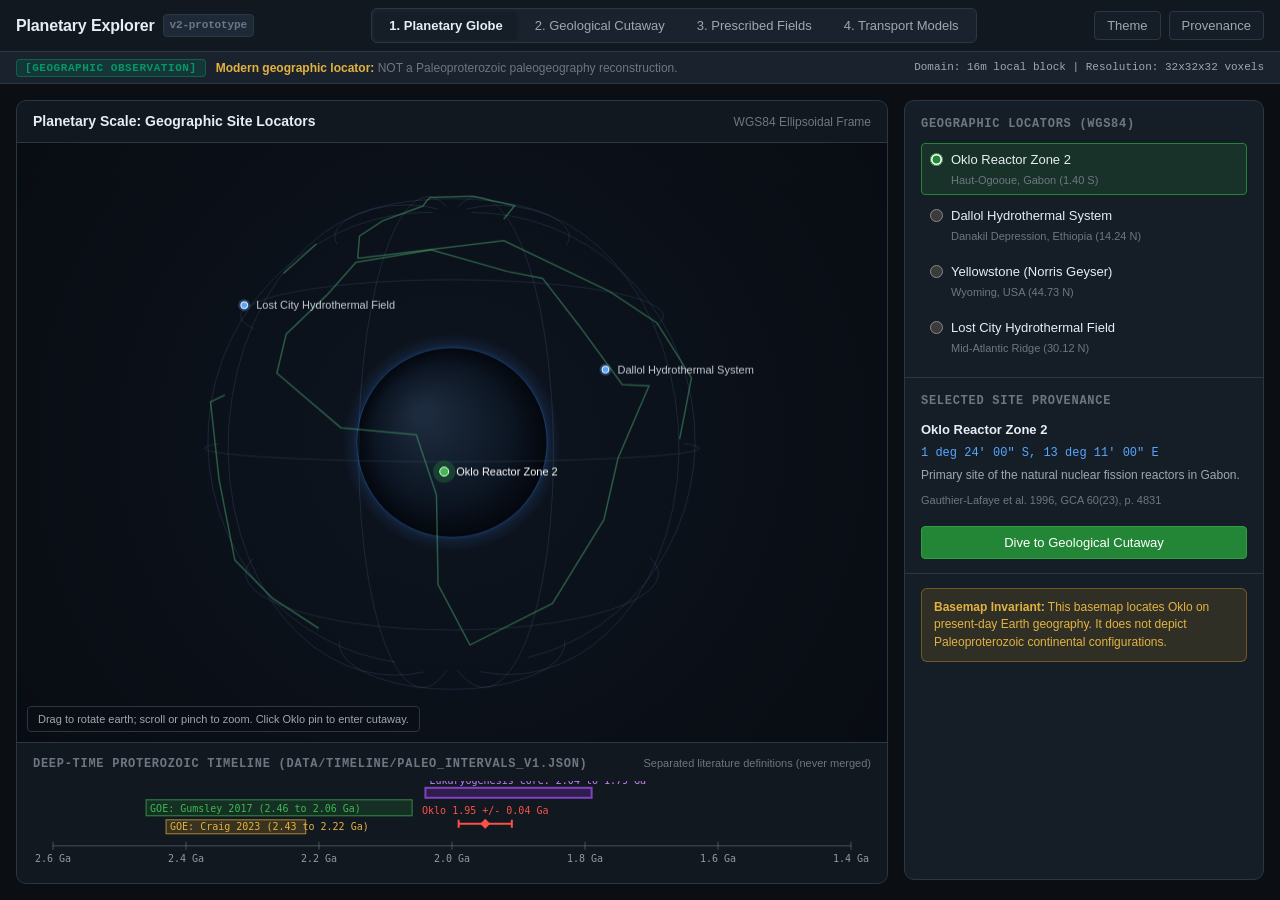
==== viewer/planetary_explorer.html @ b2ed8d85 "feat(explorer): implement Milestone B2 interactive globe-to-cutaway vertical slice" ====
<!DOCTYPE html>
<html lang="en" data-theme="dark">
<head>
  <meta charset="utf-8">
  <meta name="viewport" content="width=device-width, initial-scale=1.0, maximum-scale=1.0, user-scalable=no">
  <title>Planetary Explorer v2 - Multi-Scale Scenario Explorer</title>
  <link rel="stylesheet" href="css/explorer_theme.css">
  <link rel="stylesheet" href="css/explorer_layout.css">
</head>
<body>

  <!-- Header & Stage Navigation -->
  <header class="explorer-header">
    <div class="brand-section">
      <h1 class="brand-title">Planetary Explorer <span class="brand-badge">v2-prototype</span></h1>
    </div>

    <nav class="stage-nav" aria-label="Exploration Stages">
      <button type="button" class="stage-btn active" data-stage="1" id="navStage1">1. Planetary Globe</button>
      <button type="button" class="stage-btn" data-stage="2" id="navStage2">2. Geological Cutaway</button>
      <button type="button" class="stage-btn" data-stage="3" id="navStage3">3. Prescribed Fields</button>
      <button type="button" class="stage-btn" data-stage="4" id="navStage4">4. Transport Models</button>
    </nav>

    <div class="header-controls">
      <button type="button" class="btn-icon" id="themeToggleBtn" aria-label="Toggle theme">Theme</button>
      <button type="button" class="btn-icon" id="btnHeaderHelp" aria-label="Inspect epistemic provenance">Provenance</button>
    </div>
  </header>

  <!-- Persistent Epistemic HUD Banner -->
  <div class="epistemic-hud-banner" id="epistemicHud">
    <div class="hud-left">
      <div id="hudBadgeContainer">
        <!-- Dynamically populated by updateHUD() -->
      </div>
      <div class="hud-disclaimer" id="hudDisclaimer">
        <strong>Modern geographic locator:</strong> NOT a Paleoproterozoic paleogeography reconstruction.
      </div>
    </div>
    <div class="hud-telemetry" id="hudTelemetry">
      Domain: 16m local block | Resolution: 32x32x32 voxels
    </div>
  </div>

  <!-- Main Workspace Layout -->
  <main class="workspace-container">
    <div class="stage-grid">

      <!-- Left Viewport Column -->
      <section class="viewport-card" aria-label="Interactive Viewport">

        <!-- Stage 1: Globe Viewport -->
        <div id="stage1View" style="display:flex; flex-direction:column; height:100%;">
          <div class="viewport-header">
            <span class="viewport-title">Planetary Scale: Geographic Site Locators</span>
            <span style="font-size:12px; color:var(--fg-muted);">WGS84 Ellipsoidal Frame</span>
          </div>
          <div class="canvas-container">
            <canvas id="globeCanvas" aria-label="Interactive 3D Earth Globe"></canvas>
            <div class="viewport-overlay-hint">Drag to rotate earth; scroll or pinch to zoom. Click Oklo pin to enter cutaway.</div>
          </div>
          <div class="timeline-card">
            <div style="display:flex; justify-content:space-between; align-items:baseline;">
              <span class="section-title">Deep-Time Proterozoic Timeline (data/timeline/paleo_intervals_v1.json)</span>
              <span style="font-size:11px; color:var(--fg-muted);">Separated literature definitions (never merged)</span>
            </div>
            <div class="timeline-canvas-wrap">
              <canvas id="timelineCanvas" aria-label="Deep-Time Paleo Timeline"></canvas>
            </div>
          </div>
        </div>

        <!-- Stage 2: Cutaway Viewport -->
        <div id="stage2View" hidden style="display:flex; flex-direction:column; height:100%;">
          <div class="viewport-header">
            <span class="viewport-title">Geological Cutaway: Compartment Schematic</span>
            <span class="status-tag status-pass">Schematic Geometry</span>
          </div>
          <div class="canvas-container">
            <canvas id="cutawayCanvas" aria-label="3D Geological Cutaway Schematic Block"></canvas>
            <div class="viewport-overlay-hint">Drag to inspect block; scroll or pinch to zoom. k points upward.</div>
          </div>
        </div>

        <!-- Stage 3: Fields Viewport -->
        <div id="stage3View" hidden style="display:flex; flex-direction:column; height:100%;">
          <div class="viewport-header">
            <span class="viewport-title">Revision-0 Prescribed Field Inspection</span>
            <div class="segmented-control" style="width:200px;">
              <button type="button" class="seg-btn active" id="btnView3D">3D Volume</button>
              <button type="button" class="seg-btn" id="btnViewSlices">2D Slices</button>
            </div>
          </div>
          <div id="webglWarning" class="callout-box callout-warn" hidden style="margin:8px 12px 0;">
            3D volumetric rendering requires WebGL2; displaying 2D orthogonal slice fallback.
          </div>
          <div class="canvas-container" id="pane3D">
            <canvas id="glCanvas" aria-label="3D Volume Raymarcher"></canvas>
            <canvas id="boxCanvas" aria-hidden="true" style="pointer-events:none;"></canvas>
            <div class="viewport-overlay-hint">Drag to rotate volume; scroll or pinch to zoom. k axis points upward.</div>
          </div>
          <div id="paneSlices" hidden style="flex:1; display:flex; flex-direction:column;">
            <div class="slices-grid">
              <div class="slice-pane">
                <div class="slice-head">
                  <span class="label">Plan Section (X-Y)</span>
                  <span class="coord" id="sliceKVal">k = 12</span>
                </div>
                <div class="slice-canvas-wrap">
                  <canvas id="planCanvas" width="384" height="384" aria-label="Plan slice canvas"></canvas>
                </div>
                <input type="range" id="sliderSliceK" min="0" max="31" value="12" aria-label="Depth index k">
              </div>
              <div class="slice-pane">
                <div class="slice-head">
                  <span class="label">Vertical Section (X-k)</span>
                  <span class="coord" id="sliceJVal">j = 15</span>
                </div>
                <div class="slice-canvas-wrap">
                  <canvas id="sectionCanvas" width="384" height="384" aria-label="Vertical section canvas"></canvas>
                </div>
                <input type="range" id="sliderSliceJ" min="0" max="31" value="15" aria-label="Lateral index j">
              </div>
            </div>
            <div style="padding:4px 16px 12px; font-family:var(--font-mono); font-size:12px; color:var(--fg-secondary);" id="voxelReadout">
              Hover over a slice to inspect voxel coordinates and value.
            </div>
          </div>
        </div>

        <!-- Stage 4: Transport Viewport -->
        <div id="stage4View" hidden style="display:flex; flex-direction:column; height:100%;">
          <div class="viewport-header">
            <span class="viewport-title">Precomputed Numerical Transport Inspection</span>
            <div class="segmented-control" style="width:260px;">
              <button type="button" class="seg-btn active" id="tabModelDarcy">Model A (Darcy Flow)</button>
              <button type="button" class="seg-btn" id="tabModelUranium">Model B (Uranium 1D)</button>
            </div>
          </div>
          <div id="panelDarcy" style="flex:1; display:flex; flex-direction:column; padding:16px;">
            <div class="chart-wrap" style="flex:1; min-height:300px;">
              <canvas id="darcyChartCanvas" width="1000" height="320" aria-label="Darcy Conduit Flux Share Chart"></canvas>
            </div>
          </div>
          <div id="panelUranium" hidden style="flex:1; display:flex; flex-direction:column; padding:16px;">
            <div class="chart-wrap" style="flex:1; min-height:300px;">
              <canvas id="uraniumChartCanvas" width="1000" height="320" aria-label="Uranium Column Breakthrough Chart"></canvas>
            </div>
          </div>
        </div>

      </section>

      <!-- Right Controls Column Panel -->
      <aside class="controls-card" aria-label="Instrument Controls Panel">

        <!-- Stage 1 Controls -->
        <div id="stage1Controls">
          <div class="controls-section">
            <span class="section-title">Geographic Locators (WGS84)</span>
            <div class="radio-list" id="siteRadioList">
              <!-- Populated dynamically by app.js -->
            </div>
          </div>
          <div class="controls-section">
            <span class="section-title">Selected Site Provenance</span>
            <div style="display:flex; flex-direction:column; gap:4px; font-size:13px;">
              <strong id="selectedSiteName">Oklo Reactor Zone 2</strong>
              <div style="font-family:var(--font-mono); font-size:12px; color:var(--info);" id="selectedSiteCoords">1 deg 24' 00" S, 13 deg 11' 00" E</div>
              <p style="font-size:12px; color:var(--fg-secondary);" id="selectedSiteDesc">Primary site of the natural nuclear fission reactors in Gabon.</p>
              <div style="font-size:11px; color:var(--fg-muted); margin-top:4px;" id="selectedSiteSource">Gauthier-Lafaye et al. 1996, GCA 60(23), p. 4831</div>
            </div>
            <button type="button" class="btn-primary" id="enterCutawayBtn" style="margin-top:8px;">Dive to Geological Cutaway</button>
          </div>
          <div class="controls-section">
            <div class="callout-box callout-warn">
              <strong>Basemap Invariant:</strong>
              This basemap locates Oklo on present-day Earth geography. It does not depict Paleoproterozoic continental configurations.
            </div>
          </div>
        </div>

        <!-- Stage 2 Controls -->
        <div id="stage2Controls" hidden>
          <div class="controls-section">
            <span class="section-title">Conceptual Compartments</span>
            <div style="display:flex; flex-direction:column; gap:6px;">
              <label class="control-label" style="cursor:pointer;">
                <span><input type="checkbox" id="chkLayer_sandstone" checked> Sandstone Matrix (Zone 0)</span>
                <span class="val" style="color:var(--zone-sandstone);">&#9632;</span>
              </label>
              <label class="control-label" style="cursor:pointer;">
                <span><input type="checkbox" id="chkLayer_core" checked> Reactor Core (Zone 1)</span>
                <span class="val" style="color:var(--zone-core);">&#9632;</span>
              </label>
              <label class="control-label" style="cursor:pointer;">
                <span><input type="checkbox" id="chkLayer_halo" checked> Alteration Halo (Zone 2)</span>
                <span class="val" style="color:var(--zone-halo);">&#9632;</span>
              </label>
              <label class="control-label" style="cursor:pointer;">
                <span><input type="checkbox" id="chkLayer_conduit" checked> Fracture Conduit (Zone 3)</span>
                <span class="val" style="color:var(--zone-conduit);">&#9632;</span>
              </label>
              <label class="control-label" style="cursor:pointer;">
                <span><input type="checkbox" id="chkLayer_chimney" checked> Steam Chimney (Zone 4)</span>
                <span class="val" style="color:var(--zone-chimney);">&#9632;</span>
              </label>
            </div>
          </div>
          <div class="controls-section">
            <div class="callout-box callout-warn">
              <strong>Epistemic Warning:</strong>
              SCHEMATIC compartment geometry; NOT surveyed subsurface geology. Unscaled display with NO unsupported velocities or permeabilities.
            </div>
            <button type="button" class="btn-primary" id="btnAdvanceToStage3">Inspect Revision-0 Fields</button>
            <button type="button" class="btn-icon" id="btnBackToGlobe" style="justify-content:center;">Back to Planetary Globe</button>
          </div>
        </div>

        <!-- Stage 3 Controls -->
        <div id="stage3Controls" hidden>
          <div class="controls-section">
            <span class="section-title">Prescribed Field Selection</span>
            <div class="radio-list">
              <label class="radio-item selected">
                <input type="radio" name="fieldSelect" value="0" checked>
                <div class="radio-content">
                  <span class="radio-title">Temperature</span>
                  <span class="radio-desc">deg C as labelled; coefficients underived</span>
                </div>
              </label>
              <label class="radio-item">
                <input type="radio" name="fieldSelect" value="1">
                <div class="radio-content">
                  <span class="radio-title">Hydration</span>
                  <span class="radio-desc">Pore saturation fraction [0.02, 1.0]</span>
                </div>
              </label>
              <label class="radio-item">
                <input type="radio" name="fieldSelect" value="2">
                <div class="radio-content">
                  <span class="radio-title">H2 Radiolytic Index</span>
                  <span class="radio-desc">G-value proxy index; labelled mmol/L</span>
                </div>
              </label>
              <label class="radio-item">
                <input type="radio" name="fieldSelect" value="3">
                <div class="radio-content">
                  <span class="radio-title">235U/238U Atom Ratio</span>
                  <span class="radio-desc">Natural baseline 0.00725; depleted core</span>
                </div>
              </label>
              <label class="radio-item">
                <input type="radio" name="fieldSelect" value="4">
                <div class="radio-content">
                  <span class="radio-title">Polymer Accumulation Index</span>
                  <span class="radio-desc">Hypothetical oligomer surrogate index</span>
                </div>
              </label>
              <label class="radio-item">
                <input type="radio" name="fieldSelect" value="5">
                <div class="radio-content">
                  <span class="radio-title">Compartment Zones</span>
                  <span class="radio-desc">Categorical zones 0 through 4</span>
                </div>
              </label>
            </div>
          </div>
          <div class="controls-section">
            <span class="section-title">Hydrothermal Pulse Cycle</span>
            <div style="display:flex; justify-content:space-between; align-items:center;">
              <button type="button" class="btn-primary" id="btnCyclePlay" style="padding:4px 12px; font-size:12px;">Play</button>
              <span class="val" id="cycleClockVal" style="font-family:var(--font-mono); font-size:13px;">27 min (9/60)</span>
            </div>
            <input type="range" id="cycleFrameSlider" min="0" max="59" value="9" aria-label="Cycle Frame">
            <span style="font-size:11px; color:var(--fg-secondary);" id="cyclePhaseName">Pulse / Boiling Phase</span>
          </div>
          <div class="controls-section">
            <span class="section-title">Pulse Boundary Parameter b</span>
            <div class="segmented-control">
              <button type="button" class="seg-btn active" id="btnPulse17">b = 0.17 (stored)</button>
              <button type="button" class="seg-btn" id="btnPulse1667">b = 0.1667 (GUI)</button>
            </div>
            <label style="display:flex; align-items:center; gap:6px; font-size:12px; margin-top:4px; cursor:pointer;">
              <input type="checkbox" id="chkNullScenario"> Null Scenario (no pulse, no desiccation)
            </label>
          </div>
          <div class="controls-section">
            <div class="callout-box callout-warn">
              <strong>Field Limitation:</strong>
              <div id="fieldLimitations" style="margin-top:4px;">Not a thermal-hydraulic solution. Prescribed algebraic proxy function; must not be used to state historical temperatures at Oklo.</div>
            </div>
          </div>
        </div>

        <!-- Stage 4 Controls -->
        <div id="stage4Controls" hidden>
          <div class="controls-section" id="controlsDarcy">
            <span class="section-title">Model A: Darcy Groundwater Flow</span>
            <div class="control-group">
              <label class="control-label" for="selectDarcyConfig">Configuration</label>
              <select id="selectDarcyConfig" style="background:var(--bg-tertiary); color:var(--fg-primary); border:1px solid var(--border-color); padding:6px; border-radius:var(--radius-sm); font-size:12px;">
                <option value="0">Base Case (k_sandstone = 1.28e-15 m2)</option>
                <option value="1">Ratio sweep: r = 1</option>
                <option value="2">Ratio sweep: r = 10</option>
                <option value="3">Ratio sweep: r = 100</option>
                <option value="4">Ratio sweep: r = 1000</option>
                <option value="5">Sensitivity: sandstone_core_low</option>
                <option value="6">Sensitivity: sandstone_core_high</option>
                <option value="7">Sensitivity: halo_low</option>
                <option value="8">Sensitivity: halo_high</option>
                <option value="9">Sensitivity: conduit_low</option>
                <option value="10">Sensitivity: conduit_high</option>
              </select>
            </div>
            <div class="control-group" style="margin-top:6px;">
              <span class="control-label">Thermodynamic Water State (30 MPa)</span>
              <div class="segmented-control">
                <button type="button" class="seg-btn active" id="btnDarcyStateA">State A (50 deg C)</button>
                <button type="button" class="seg-btn" id="btnDarcyStateB">State B (300 deg C)</button>
              </div>
              <div style="font-size:11px; color:var(--fg-secondary); margin-top:2px;" id="darcyStateDesc">
                State A: 50 deg C (323.15 K), rho = 1000.7 kg/m3, mu = 5.53e-4 Pa s
              </div>
              <div style="font-family:var(--font-mono); font-size:11px; color:var(--fg-primary);" id="darcyTotalFlux">
                Total Inflow: 1.449e-8 m3/s
              </div>
            </div>
            <div class="callout-box callout-warn" style="margin-top:6px;">
              <strong>Check D3a Result:</strong>
              Recorded as FAIL (q_rel_cg = 2.58e-10 vs 1e-10 tolerance) in A4 verification rerun.
            </div>
          </div>

          <div class="controls-section" id="controlsUranium" hidden>
            <span class="section-title">Model B: Uranium Column Sweeps</span>
            <div style="display:grid; grid-template-columns:1fr 1fr; gap:6px;">
              <div class="control-group">
                <label class="control-label" for="selectUraniumV">Darcy v (m/s)</label>
                <select id="selectUraniumV" style="background:var(--bg-tertiary); color:var(--fg-primary); border:1px solid var(--border-color); padding:4px; border-radius:var(--radius-sm); font-size:11px;">
                  <option value="1e-10">1.0e-10</option>
                  <option value="1e-9">1.0e-9</option>
                  <option value="1e-8">1.0e-8</option>
                </select>
              </div>
              <div class="control-group">
                <label class="control-label" for="selectUraniumD">Deff (m2/s)</label>
                <select id="selectUraniumD" style="background:var(--bg-tertiary); color:var(--fg-primary); border:1px solid var(--border-color); padding:4px; border-radius:var(--radius-sm); font-size:11px;">
                  <option value="1e-11">1.0e-11</option>
                  <option value="1e-10">1.0e-10</option>
                  <option value="1e-9">1.0e-9</option>
                </select>
              </div>
              <div class="control-group">
                <label class="control-label" for="selectUraniumK">k_red (s-1)</label>
                <select id="selectUraniumK" style="background:var(--bg-tertiary); color:var(--fg-primary); border:1px solid var(--border-color); padding:4px; border-radius:var(--radius-sm); font-size:11px;">
                  <option value="0">0.0</option>
                  <option value="1e-11">1.0e-11</option>
                  <option value="1e-10">1.0e-10</option>
                  <option value="1e-9">1.0e-9</option>
                </select>
              </div>
              <div class="control-group">
                <label class="control-label" for="selectUraniumKd">Kd (m3/kg)</label>
                <select id="selectUraniumKd" style="background:var(--bg-tertiary); color:var(--fg-primary); border:1px solid var(--border-color); padding:4px; border-radius:var(--radius-sm); font-size:11px;">
                  <option value="0">0.0 (R=1)</option>
                  <option value="0.063">0.063 (R=947)</option>
                  <option value="6.3">6.3 (R=94606)</option>
                  <option value="630">630 (R=9.46e6)</option>
                </select>
              </div>
            </div>
            <div style="display:flex; justify-content:space-between; font-family:var(--font-mono); font-size:11px; margin-top:6px; color:var(--fg-secondary);">
              <span id="uRetardationVal">R = 1.0</span>
              <span id="uTransitTauVal">tau = 5.07e+02 yr</span>
            </div>
            <div style="font-family:var(--font-mono); font-size:11px; color:var(--accent-text); margin-top:2px;" id="uLedgerClosure">
              Ledger closure: &lt; 1e-10 (4.72e-12)
            </div>
            <div class="callout-box callout-warn" style="margin-top:6px;">
              <strong>Positivity Check N1:</strong>
              Passed across all 144 runs. C_min &gt;= 0, S_min &gt;= 0.
            </div>
          </div>
        </div>

      </aside>

    </div>
  </main>

  <!-- Modular Scripts -->
  <script src="js/spatial_engine.js"></script>
  <script src="js/provenance_hud.js"></script>
  <script src="js/stage1_globe.js"></script>
  <script src="js/stage2_cutaway.js"></script>
  <script src="js/stage3_fields.js"></script>
  <script src="js/stage4_transport.js"></script>
  <script src="js/app.js"></script>

</body>
</html>
---- viewer/css/explorer_theme.css ----
/* Planetary Explorer v2 Theme Tokens */
/* Strict requirement: zero em-dashes and zero en-dashes */

:root {
  --bg-primary: #0b0f14;
  --bg-secondary: #121820;
  --bg-tertiary: #1a222d;
  --surface-card: #151d27;
  --surface-hover: #1e2937;
  --surface-active: #253346;

  --fg-primary: #e6edf3;
  --fg-secondary: #9da7b3;
  --fg-muted: #6e7681;
  --border-color: #2a3746;
  --border-focus: #388bfd;

  --accent: #238636;
  --accent-hover: #2ea043;
  --accent-soft: rgba(35, 134, 54, 0.2);
  --accent-text: #3fb950;

  --warn: #d29922;
  --warn-soft: rgba(210, 153, 34, 0.15);
  --warn-text: #e3b341;

  --danger: #f85149;
  --danger-soft: rgba(248, 81, 73, 0.15);

  --info: #58a6ff;
  --info-soft: rgba(88, 166, 255, 0.15);

  /* Epistemic Evidence Class Colors */
  --badge-geo: #059669;
  --badge-geo-bg: rgba(5, 150, 105, 0.18);
  --badge-geo-border: rgba(5, 150, 105, 0.45);

  --badge-geol: #2563eb;
  --badge-geol-bg: rgba(37, 99, 235, 0.18);
  --badge-geol-border: rgba(37, 99, 235, 0.45);

  --badge-field: #d97706;
  --badge-field-bg: rgba(217, 119, 6, 0.18);
  --badge-field-border: rgba(217, 119, 6, 0.45);

  --badge-synth: #4f46e5;
  --badge-synth-bg: rgba(79, 70, 229, 0.18);
  --badge-synth-border: rgba(79, 70, 229, 0.45);

  --badge-hypo: #9333ea;
  --badge-hypo-bg: rgba(147, 51, 234, 0.18);
  --badge-hypo-border: rgba(147, 51, 234, 0.45);

  --badge-calib: #dc2626;
  --badge-calib-bg: rgba(220, 38, 38, 0.18);
  --badge-calib-border: rgba(220, 38, 38, 0.45);

  /* Compartment Layer Colors */
  --zone-sandstone: #d8c79f;
  --zone-core: #6b2d82;
  --zone-halo: #8ea86c;
  --zone-conduit: #3c7fc0;
  --zone-chimney: #f0eee8;

  /* Typography Stacks (100% offline, system fonts) */
  --font-sans: -apple-system, BlinkMacSystemFont, "Segoe UI", Roboto, "Helvetica Neue", Arial, sans-serif;
  --font-mono: ui-monospace, "SF Mono", "Menlo", "Consolas", "Liberation Mono", monospace;

  /* Dimensions and Transitions */
  --radius-sm: 4px;
  --radius-md: 6px;
  --radius-lg: 10px;
  --transition-fast: 150ms ease;
  --transition-med: 250ms ease;

  color-scheme: dark;
}

:root[data-theme="light"] {
  --bg-primary: #f6f8fa;
  --bg-secondary: #ffffff;
  --bg-tertiary: #eaeef2;
  --surface-card: #ffffff;
  --surface-hover: #f3f4f6;
  --surface-active: #e5e7eb;

  --fg-primary: #1f2328;
  --fg-secondary: #656d76;
  --fg-muted: #8c959f;
  --border-color: #d0d7de;
  --border-focus: #0969da;

  --accent: #1a7f37;
  --accent-hover: #2da44e;
  --accent-soft: rgba(26, 127, 55, 0.12);
  --accent-text: #1a7f37;

  --warn: #9a6700;
  --warn-soft: rgba(154, 103, 0, 0.12);
  --warn-text: #9a6700;

  --danger: #cf222e;
  --danger-soft: rgba(207, 34, 46, 0.12);

  --info: #0969da;
  --info-soft: rgba(9, 105, 218, 0.12);

  --badge-geo-bg: rgba(5, 150, 105, 0.12);
  --badge-geol-bg: rgba(37, 99, 235, 0.12);
  --badge-field-bg: rgba(217, 119, 6, 0.12);
  --badge-synth-bg: rgba(79, 70, 229, 0.12);
  --badge-hypo-bg: rgba(147, 51, 234, 0.12);
  --badge-calib-bg: rgba(220, 38, 38, 0.12);

  color-scheme: light;
}
---- viewer/css/explorer_layout.css ----
/* Planetary Explorer v2 Layout Stylesheet */
/* Strict requirement: zero em-dashes and zero en-dashes */

* {
  box-sizing: border-box;
  margin: 0;
  padding: 0;
}

[hidden] {
  display: none !important;
}

body {
  background-color: var(--bg-primary);
  color: var(--fg-primary);
  font-family: var(--font-sans);
  font-size: 14px;
  line-height: 1.5;
  min-height: 100vh;
  display: flex;
  flex-direction: column;
}

/* Header & Navigation Bar */
.explorer-header {
  background-color: var(--bg-secondary);
  border-bottom: 1px solid var(--border-color);
  padding: 8px 16px;
  display: flex;
  flex-wrap: wrap;
  align-items: center;
  justify-content: space-between;
  gap: 12px;
  position: sticky;
  top: 0;
  z-index: 100;
}

.brand-section {
  display: flex;
  align-items: center;
  gap: 12px;
}

.brand-title {
  font-size: 16px;
  font-weight: 600;
  letter-spacing: -0.01em;
  color: var(--fg-primary);
  display: flex;
  align-items: center;
  gap: 8px;
}

.brand-badge {
  font-size: 11px;
  font-family: var(--font-mono);
  padding: 2px 6px;
  background-color: var(--surface-hover);
  border: 1px solid var(--border-color);
  border-radius: var(--radius-sm);
  color: var(--fg-muted);
}

.stage-nav {
  display: flex;
  gap: 4px;
  background-color: var(--bg-tertiary);
  padding: 3px;
  border-radius: var(--radius-md);
  border: 1px solid var(--border-color);
}

.stage-btn {
  background: none;
  border: none;
  color: var(--fg-secondary);
  font-family: var(--font-sans);
  font-size: 13px;
  font-weight: 500;
  padding: 6px 14px;
  border-radius: var(--radius-sm);
  cursor: pointer;
  transition: all var(--transition-fast);
  white-space: nowrap;
}

.stage-btn:hover {
  color: var(--fg-primary);
  background-color: var(--surface-hover);
}

.stage-btn.active {
  color: var(--fg-primary);
  background-color: var(--surface-card);
  box-shadow: 0 1px 3px rgba(0, 0, 0, 0.2);
  font-weight: 600;
}

.header-controls {
  display: flex;
  align-items: center;
  gap: 8px;
}

.btn-icon {
  background-color: var(--surface-card);
  border: 1px solid var(--border-color);
  color: var(--fg-secondary);
  padding: 6px 12px;
  border-radius: var(--radius-sm);
  cursor: pointer;
  font-size: 13px;
  font-weight: 500;
  display: flex;
  align-items: center;
  gap: 6px;
  transition: all var(--transition-fast);
}

.btn-icon:hover {
  background-color: var(--surface-hover);
  color: var(--fg-primary);
}

/* Persistent Epistemic HUD Banner */
.epistemic-hud-banner {
  background-color: var(--bg-tertiary);
  border-bottom: 1px solid var(--border-color);
  padding: 6px 16px;
  display: flex;
  flex-wrap: wrap;
  align-items: center;
  justify-content: space-between;
  gap: 8px;
  font-size: 12px;
}

.hud-left {
  display: flex;
  align-items: center;
  gap: 10px;
}

.epistemic-badge {
  display: inline-flex;
  align-items: center;
  gap: 5px;
  font-family: var(--font-mono);
  font-size: 11px;
  font-weight: 600;
  text-transform: uppercase;
  letter-spacing: 0.05em;
  padding: 2px 8px;
  border-radius: var(--radius-sm);
  border: 1px solid transparent;
  cursor: pointer;
}

.badge-geo {
  background-color: var(--badge-geo-bg);
  border-color: var(--badge-geo-border);
  color: var(--badge-geo);
}

.badge-geol {
  background-color: var(--badge-geol-bg);
  border-color: var(--badge-geol-border);
  color: var(--badge-geol);
}

.badge-field {
  background-color: var(--badge-field-bg);
  border-color: var(--badge-field-border);
  color: var(--badge-field);
}

.badge-synth {
  background-color: var(--badge-synth-bg);
  border-color: var(--badge-synth-border);
  color: var(--badge-synth);
}

.badge-hypo {
  background-color: var(--badge-hypo-bg);
  border-color: var(--badge-hypo-border);
  color: var(--badge-hypo);
}

.badge-calib {
  background-color: var(--badge-calib-bg);
  border-color: var(--badge-calib-border);
  color: var(--badge-calib);
}

.hud-disclaimer {
  color: var(--fg-muted);
}

.hud-disclaimer strong {
  color: var(--warn-text);
  font-weight: 600;
}

.hud-telemetry {
  font-family: var(--font-mono);
  font-size: 11px;
  color: var(--fg-secondary);
}

/* Main Workspace */
.workspace-container {
  flex: 1;
  display: flex;
  flex-direction: column;
  padding: 16px;
  max-width: 1500px;
  width: 100%;
  margin: 0 auto;
}

/* Multi-Column Stage Layout */
.stage-grid {
  display: grid;
  grid-template-columns: minmax(0, 1fr) 360px;
  gap: 16px;
  flex: 1;
  min-height: 600px;
}

@media (max-width: 1024px) {
  .stage-grid {
    grid-template-columns: 1fr;
  }
}

/* Viewport Area */
.viewport-card {
  background-color: var(--surface-card);
  border: 1px solid var(--border-color);
  border-radius: var(--radius-lg);
  display: flex;
  flex-direction: column;
  overflow: hidden;
  position: relative;
  min-height: 480px;
}

.viewport-header {
  padding: 10px 16px;
  background-color: var(--bg-secondary);
  border-bottom: 1px solid var(--border-color);
  display: flex;
  align-items: center;
  justify-content: space-between;
}

.viewport-title {
  font-size: 14px;
  font-weight: 600;
  display: flex;
  align-items: center;
  gap: 8px;
}

.canvas-container {
  flex: 1;
  position: relative;
  width: 100%;
  height: 100%;
  min-height: 450px;
  background-color: #05070a;
  overflow: hidden;
}

.canvas-container canvas {
  position: absolute;
  top: 0;
  left: 0;
  width: 100%;
  height: 100%;
  display: block;
}

/* Interactive Overlay Instructions */
.viewport-overlay-hint {
  position: absolute;
  bottom: 10px;
  left: 10px;
  background-color: rgba(11, 15, 20, 0.75);
  backdrop-filter: blur(4px);
  border: 1px solid var(--border-color);
  padding: 4px 10px;
  border-radius: var(--radius-sm);
  font-size: 11px;
  color: var(--fg-secondary);
  pointer-events: none;
}

/* Controls Column Panel */
.controls-card {
  background-color: var(--surface-card);
  border: 1px solid var(--border-color);
  border-radius: var(--radius-lg);
  display: flex;
  flex-direction: column;
  overflow-y: auto;
  max-height: calc(100vh - 120px);
}

.controls-section {
  padding: 14px 16px;
  border-bottom: 1px solid var(--border-color);
  display: flex;
  flex-direction: column;
  gap: 10px;
}

.controls-section:last-child {
  border-bottom: none;
}

.section-title {
  font-size: 12px;
  font-family: var(--font-mono);
  text-transform: uppercase;
  letter-spacing: 0.06em;
  color: var(--fg-muted);
  font-weight: 600;
}

/* Warning & Limitation Callout Boxes */
.callout-box {
  padding: 10px 12px;
  border-radius: var(--radius-md);
  font-size: 12px;
  line-height: 1.45;
  border: 1px solid transparent;
}

.callout-warn {
  background-color: var(--warn-soft);
  border-color: rgba(210, 153, 34, 0.4);
  color: var(--warn-text);
}

.callout-info {
  background-color: var(--info-soft);
  border-color: rgba(88, 166, 255, 0.4);
  color: var(--info);
}

.callout-danger {
  background-color: var(--danger-soft);
  border-color: rgba(248, 81, 73, 0.4);
  color: var(--danger);
}

/* Form Controls & Selectors */
.control-group {
  display: flex;
  flex-direction: column;
  gap: 6px;
}

.control-label {
  display: flex;
  justify-content: space-between;
  font-size: 12px;
  color: var(--fg-secondary);
}

.control-label span.val {
  font-family: var(--font-mono);
  color: var(--fg-primary);
}

.radio-list {
  display: flex;
  flex-direction: column;
  gap: 4px;
}

.radio-item {
  display: flex;
  align-items: flex-start;
  gap: 8px;
  padding: 6px 8px;
  border-radius: var(--radius-sm);
  cursor: pointer;
  border: 1px solid transparent;
  transition: background-color var(--transition-fast);
}

.radio-item:hover {
  background-color: var(--surface-hover);
}

.radio-item.selected {
  background-color: var(--accent-soft);
  border-color: var(--accent);
}

.radio-item input[type="radio"] {
  margin-top: 3px;
  accent-color: var(--accent);
}

.radio-content {
  display: flex;
  flex-direction: column;
  gap: 2px;
}

.radio-title {
  font-size: 13px;
  font-weight: 500;
  color: var(--fg-primary);
}

.radio-desc {
  font-size: 11px;
  color: var(--fg-muted);
}

/* Slider Controls */
input[type="range"] {
  width: 100%;
  accent-color: var(--accent);
}

/* Button & Segmented Controls */
.segmented-control {
  display: flex;
  background-color: var(--bg-tertiary);
  padding: 2px;
  border-radius: var(--radius-sm);
  border: 1px solid var(--border-color);
  gap: 2px;
}

.seg-btn {
  flex: 1;
  background: none;
  border: none;
  color: var(--fg-secondary);
  font-family: var(--font-sans);
  font-size: 12px;
  padding: 4px 8px;
  border-radius: var(--radius-sm);
  cursor: pointer;
  text-align: center;
}

.seg-btn.active {
  background-color: var(--surface-card);
  color: var(--fg-primary);
  font-weight: 600;
}

.btn-primary {
  background-color: var(--accent);
  color: #ffffff;
  border: 1px solid var(--accent-hover);
  padding: 8px 16px;
  border-radius: var(--radius-sm);
  font-size: 13px;
  font-weight: 500;
  cursor: pointer;
  display: inline-flex;
  align-items: center;
  justify-content: center;
  gap: 6px;
  transition: background-color var(--transition-fast);
}

.btn-primary:hover {
  background-color: var(--accent-hover);
}

/* Stage 1: Timeline Strip */
.timeline-card {
  background-color: var(--bg-secondary);
  border-top: 1px solid var(--border-color);
  padding: 12px 16px;
  display: flex;
  flex-direction: column;
  gap: 8px;
}

.timeline-canvas-wrap {
  width: 100%;
  height: 90px;
  position: relative;
}

.timeline-canvas-wrap canvas {
  width: 100%;
  height: 100%;
  display: block;
}

/* Stage 3: Dual Slices Layout */
.slices-grid {
  display: grid;
  grid-template-columns: 1fr 1fr;
  gap: 12px;
  padding: 12px;
  flex: 1;
}

@media (max-width: 640px) {
  .slices-grid {
    grid-template-columns: 1fr;
  }
}

.slice-pane {
  display: flex;
  flex-direction: column;
  gap: 6px;
}

.slice-head {
  display: flex;
  justify-content: space-between;
  align-items: baseline;
  font-size: 12px;
}

.slice-head .label {
  font-weight: 600;
}

.slice-head .coord {
  font-family: var(--font-mono);
  color: var(--fg-secondary);
}

.slice-canvas-wrap {
  position: relative;
  width: 100%;
  aspect-ratio: 1;
  border: 1px solid var(--border-color);
  background-color: #000000;
  border-radius: var(--radius-sm);
  overflow: hidden;
  cursor: crosshair;
}

.slice-canvas-wrap canvas {
  width: 100%;
  height: 100%;
  display: block;
}

/* Stage 4: Dual Model Tabs & Charts */
.model-tabs {
  display: flex;
  gap: 6px;
  margin-bottom: 12px;
  border-bottom: 1px solid var(--border-color);
  padding-bottom: 8px;
}

.model-tab-btn {
  background: none;
  border: 1px solid var(--border-color);
  color: var(--fg-secondary);
  padding: 6px 12px;
  border-radius: var(--radius-sm);
  cursor: pointer;
  font-size: 13px;
  font-weight: 500;
}

.model-tab-btn.active {
  background-color: var(--surface-hover);
  border-color: var(--accent);
  color: var(--fg-primary);
  font-weight: 600;
}

.chart-wrap {
  width: 100%;
  height: 220px;
  position: relative;
  background-color: var(--bg-tertiary);
  border: 1px solid var(--border-color);
  border-radius: var(--radius-md);
  margin-top: 8px;
}

.chart-wrap canvas {
  width: 100%;
  height: 100%;
  display: block;
}

.telemetry-table {
  width: 100%;
  border-collapse: collapse;
  font-size: 12px;
  margin-top: 8px;
}

.telemetry-table th,
.telemetry-table td {
  padding: 6px 8px;
  text-align: left;
  border-bottom: 1px solid var(--border-color);
}

.telemetry-table th {
  color: var(--fg-muted);
  font-size: 11px;
  font-family: var(--font-mono);
  text-transform: uppercase;
}

.telemetry-table td.num {
  font-family: var(--font-mono);
}

.status-tag {
  display: inline-block;
  font-family: var(--font-mono);
  font-size: 10px;
  padding: 1px 5px;
  border-radius: var(--radius-sm);
}

.status-pass {
  background-color: rgba(35, 134, 54, 0.2);
  color: var(--accent-text);
  border: 1px solid var(--accent);
}

.status-fail {
  background-color: rgba(248, 81, 73, 0.2);
  color: var(--danger);
  border: 1px solid var(--danger);
}

/* Modal Dialog */
.modal-backdrop {
  position: fixed;
  inset: 0;
  background-color: rgba(0, 0, 0, 0.65);
  backdrop-filter: blur(4px);
  display: flex;
  align-items: center;
  justify-content: center;
  z-index: 1000;
  padding: 16px;
  opacity: 0;
  pointer-events: none;
  transition: opacity var(--transition-fast);
}

.modal-backdrop.open {
  opacity: 1;
  pointer-events: auto;
}

.modal-dialog {
  background-color: var(--bg-secondary);
  border: 1px solid var(--border-color);
  border-radius: var(--radius-lg);
  max-width: 680px;
  width: 100%;
  max-height: 85vh;
  display: flex;
  flex-direction: column;
  box-shadow: 0 12px 36px rgba(0, 0, 0, 0.4);
}

.modal-header {
  padding: 14px 18px;
  border-bottom: 1px solid var(--border-color);
  display: flex;
  align-items: center;
  justify-content: space-between;
}

.modal-title {
  font-size: 16px;
  font-weight: 600;
}

.modal-close {
  background: none;
  border: none;
  font-size: 20px;
  color: var(--fg-muted);
  cursor: pointer;
  line-height: 1;
}

.modal-body {
  padding: 18px;
  overflow-y: auto;
  font-size: 13px;
  line-height: 1.6;
  display: flex;
  flex-direction: column;
  gap: 14px;
}

.modal-footer {
  padding: 12px 18px;
  border-top: 1px solid var(--border-color);
  display: flex;
  justify-content: flex-end;
}
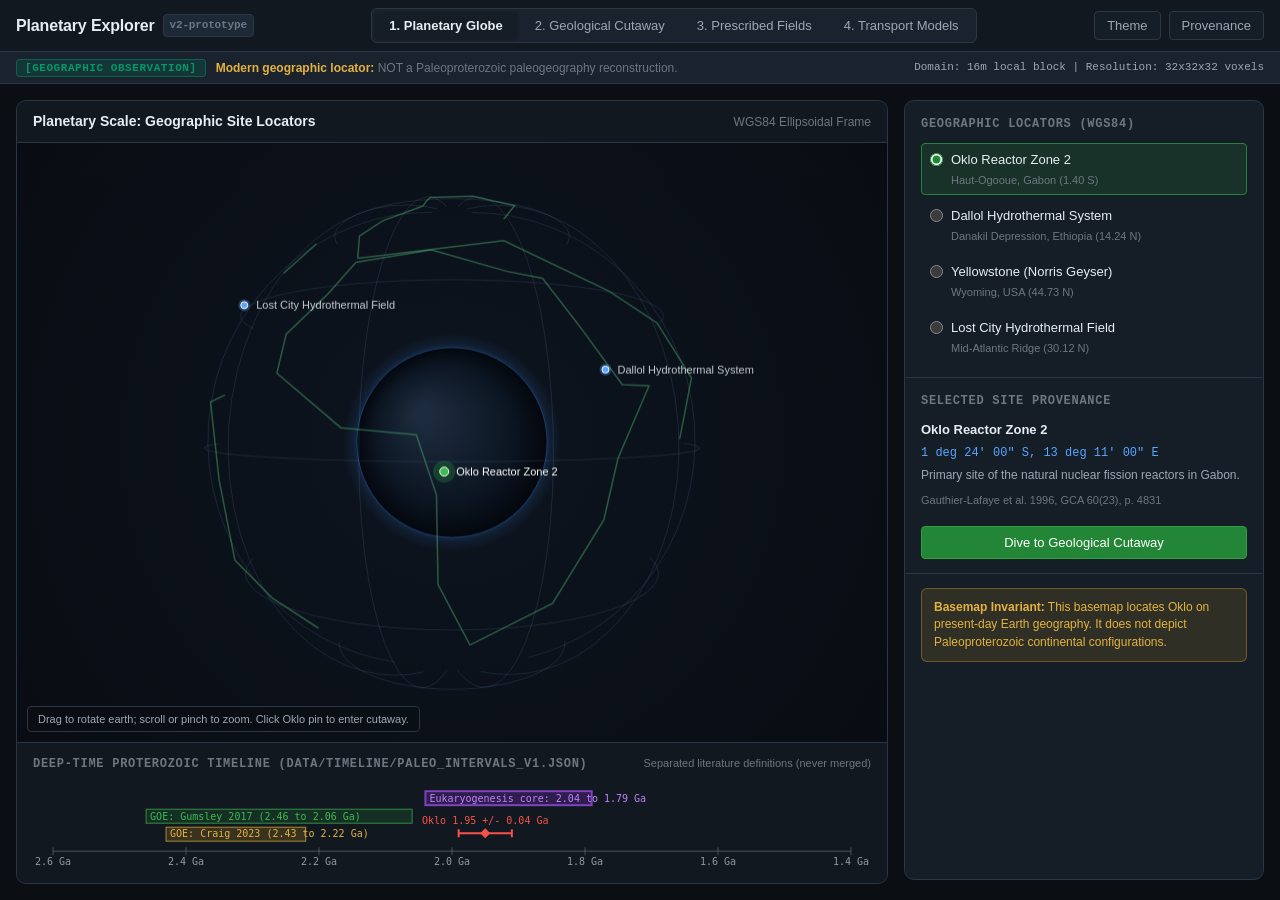
==== commit 934ffb6c: "fix(explorer): align Stage 2/3 camera up-axis (+k), Option A polymer ontology, and WebGL2 screenshot" ====
--- a/viewer/planetary_explorer.html
+++ b/viewer/planetary_explorer.html
@@ -254,8 +254,8 @@
               <label class="radio-item">
                 <input type="radio" name="fieldSelect" value="4">
                 <div class="radio-content">
-                  <span class="radio-title">Polymer Accumulation Index</span>
-                  <span class="radio-desc">Hypothetical oligomer surrogate index</span>
+                  <span class="radio-title">Polymer accumulation index</span>
+                  <span class="radio-desc">Arbitrary units; revision-0 umol/L label has no kinetic or thermodynamic basis</span>
                 </div>
               </label>
               <label class="radio-item">
